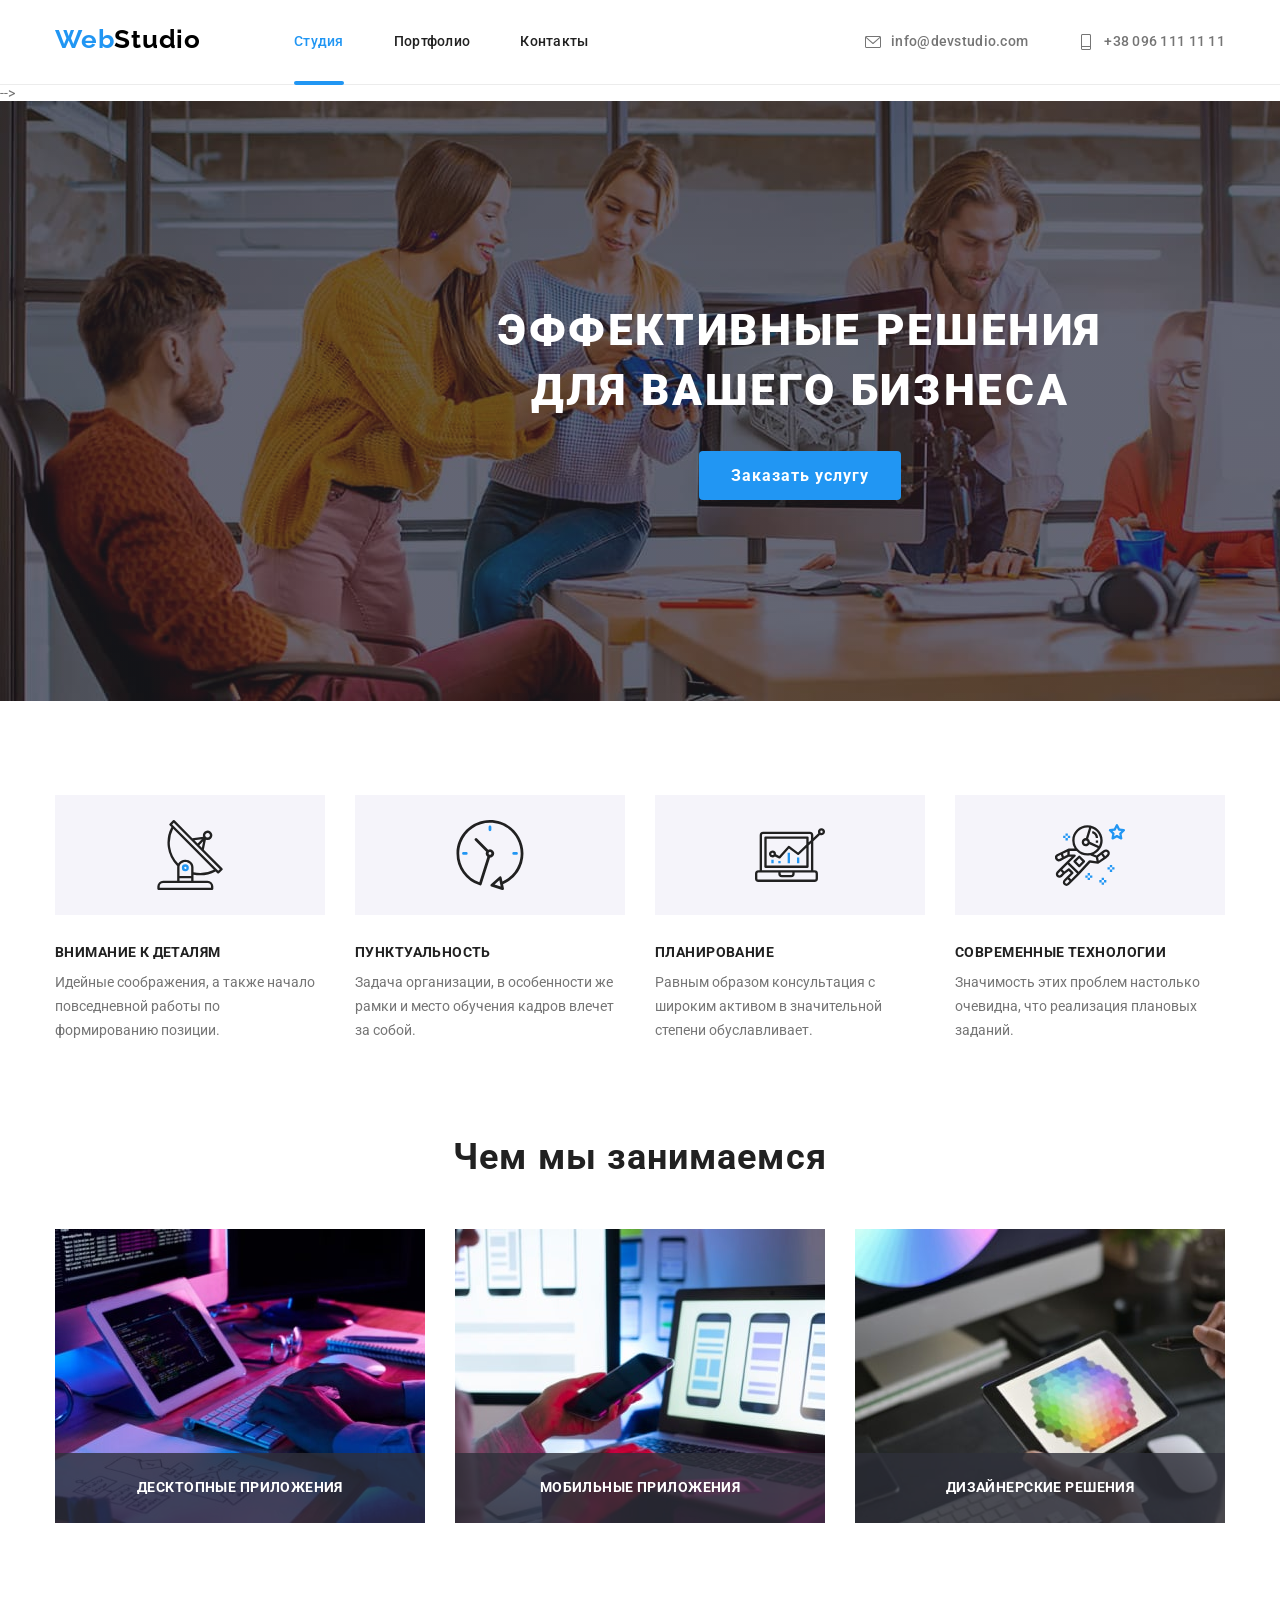
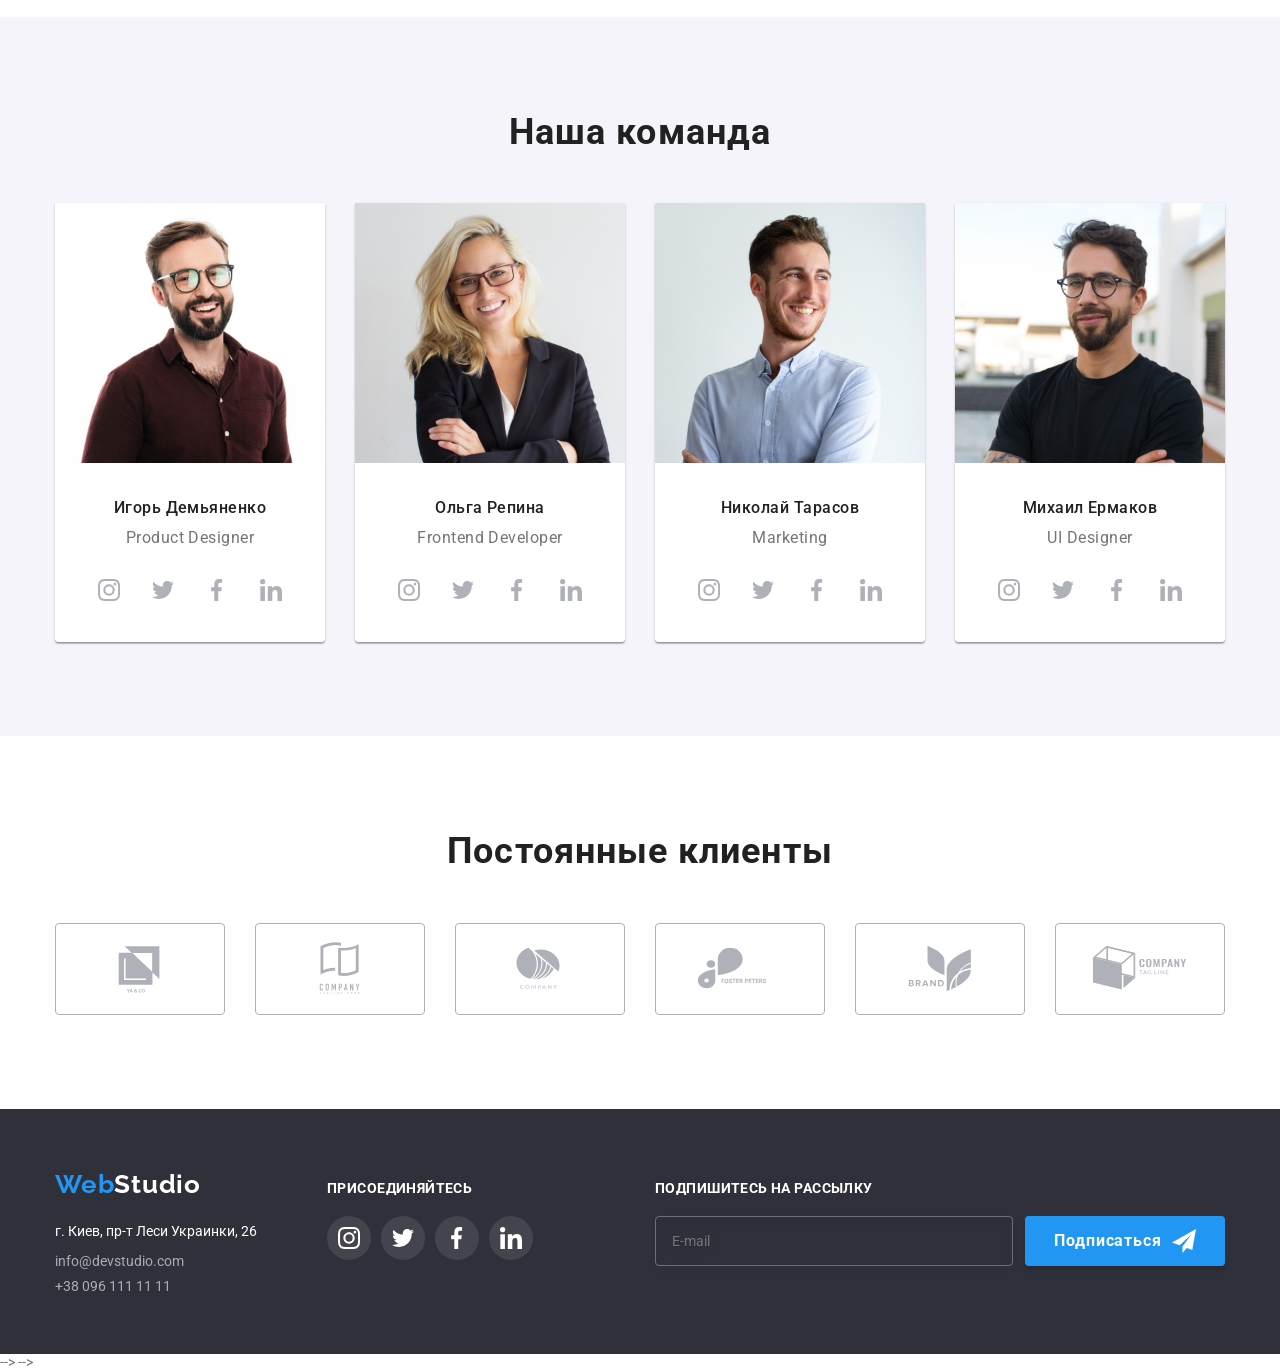
==== index.html @ b3a98d9c "finish maybe" ====
<!DOCTYPE html>
<html lang="ru">
<head>
   <meta charset="UTF-8">
   <meta http-equiv="X-UA-Compatible" content="IE=edge">
   <meta name="viewport" content="width=device-width, initial-scale=1.0">
   <title>Студия</title>
   <link href="https://fonts.googleapis.com/css2?family=Raleway:wght@700&family=Roboto:wght@400;500;700;900&display=swap"
      rel="stylesheet">
   <link rel="stylesheet" href="https://cdnjs.cloudflare.com/ajax/libs/modern-normalize/1.1.0/modern-normalize.min.css" />
   <link rel="stylesheet" href="./css/main.min.css">

</head> 
<body>
      <!-- ----------------------------------------------------Header -->
    <header class="header">
      <div class="container container--flex">
      <a href="./index.html" rel="noopener noreferrer" class="logo" lang="en">Web<span class="logo__primary">Studio</span></a>
      <nav class="nav">
         <ul class="nav__list">
            <li class="nav__item"><a class="nav__link nav__link--curent" href="./index.html">Студия</a></li>
            <li class="nav__item"><a class="nav__link" href="./portfolio.html">Портфолио</a></li>
            <li class="nav__item"><a class="nav__link" href="">Контакты</a></li>
         </ul>
      </nav>
         <ul class="contact">
            <li class="contact__item">
               <a class="contact__link" href="mailto:info@devstudio.com"><svg class="contact__icon">
                  <use href="./images/icons/icons-svg/icon.svg#icon-mail-icon" ></use>
               </svg>info@devstudio.com</a></li>
            <li class="contact__item">
               <a class="contact__link" href="tel:+380961111111"><svg class="contact__icon">
                  <use href="./images/icons/icons-svg/icon.svg#icon-phone-icon" ></use>
               </svg>+38 096 111 11 11</a>
            </li>
         </ul>
      </div>
   </header> -->
   <main>
      <!------------------------------------------------------ Hero -->
      <section class="section hero">
         <div class="container">
            <h1 class="hero__title">Эффективные решения для вашего бизнеса</h1>
            <button class="hero__button" type="button" data-modal-open>Заказать услугу</button>
         </div>
      </section>
      <!-- -----------------------------------------------Особенности -->
       <section class="features section">
         <div class="container">
            <h2 class="visually-hidden">Особенности</h2>
            <ul class="features__list">
               <li class="features__item">
                  <div class="features__box">
                     <svg class="features__icon">
                        <use href="./images/icons/features-icon/features-icon.svg#icon-antenna1"></use>
                     </svg>
                  </div>
                  <h3 class="features__caption">Внимание к деталям</h3>
                  <p class="features__text">Идейные соображения, а также начало повседневной работы по формированию позиции.</p>
               </li>
               <li class="features__item">
                  <div class="features__box">
                     <svg class="features__icon">
                        <use href="./images/icons/features-icon/features-icon.svg#icon-clock2"></use>
                     </svg>
                  </div>
                  <h3 class="features__caption">Пунктуальность</h3>
                  <p class="features__text">Задача организации, в особенности же рамки и место обучения кадров влечет за собой.</p>
               </li>
               <li class="features__item">
                  <div class="features__box">
                     <svg class="features__icon">
                        <use href="./images/icons/features-icon/features-icon.svg#icon-diagram3"></use>
                     </svg>
                  </div>
                  <h3 class="features__caption">Планирование</h3>
                  <p class="features__text">Равным образом консультация с широким активом в значительной степени обуславливает.</p>
               </li>
               <li class="features__item">
                  <div class="features__box">
                     <svg class="features__icon">
                        <use href="./images/icons/features-icon/features-icon.svg#icon-astronaut-4"></use>
                     </svg>
                  </div>
                  <h3 class="features__caption">Современные технологии</h3>
                  <p class="features__text">Значимость этих проблем настолько очевидна, что реализация плановых заданий.</p>
               </li>
            </ul>
         </div>
      </section>
      <!-- ---------------------------------------------Чем занимаемся-->
       <section class="work section"> 
         <div class="container">
            <h2 class="work__title title">Чем мы занимаемся</h2>
            <ul class="work__list">
               <li class="work__item">
                  <div class="overlay__box">
                     <p class="overlay__text">Десктопные приложения</p>
                  </div>
                  <picture>
                     <source 
                     srcset="./images/work/img-desktop@1x.jpg 1x, ./images/work/img-desktop@2x.jpg 2x"
                     media="(min-width:1200px)">
                     <img class="work__image" width="370" height="294" src="./images/work/img-desktop@1x.jpg" alt="кодирование">
                  </picture>
               </li>
               <li class="work__item">
                  <div class="overlay__box">
                     <p class="overlay__text">Мобильные приложения</p>
                  </div>
                  <picture>
                     <source srcset="./images/work/img1-desktop@1x.jpg 1x, ./images/work/img1-desktop@2x.jpg 2x" media="(min-width:1200px)">
                     <img class="work__image" width="370" height="294" src="./images/work/img1-desktop@1x.jpg" alt="сервис">
                  </picture>
               </li>
               <li class="work__item">
                  <div class="overlay__box">
                     <p class="overlay__text">Дизайнерские решения</p>
                  </div>
                  <picture>
                     <source srcset="./images/work/img2-desktop@1x.jpg 1x, ./images/work/img2-desktop@2x.jpg 2x" media="(min-width:1200px)">
                     <img class="work__image" width="370" height="294" src="./images/work/img2-desktop@1x.jpg" alt="дизайн">
                  </picture>
                  
               </li>
            </ul>
         </div>
      </section> 
      <!-- ---------------------------------------------Наша команда -->
      <section class="team">
         <div class="container">
            <h2 class="team__title title">Наша команда</h2>
            <ul class="team__list">
               <li class="team__item">
                  <picture>
                     <source srcset="./images/team/person1.jpg 1x, ./images/team/person1-desktop@2x.jpg 2x" media="(min-width:1200px)">
                     <source srcset="./images/team/person1-tablet@1x.jpg 1x, ./images/team/person1-tablet@2x.jpg 2x" media="(min-width:768px)">
                     <source srcset="./images/team/person1-mob@1x.jpg 1x, ./images/team/person1-mob@2x.jpg 2x" media="(min-width:480px)">
                     <img src="./images/team/person1.jpg" alt="персонал1" class="team__pictures">
                  </picture>
                  <div class="team-box">
                     <h3 class="team-box__caption">Игорь Демьяненко</h3>
                     <p class="team-box__text" lang="en">Product Designer</p>
                     <ul class="team-icon__list">
                        <li class="team-icon__item">
                           <a href="#" class="team-icon__link">
                              <svg class="team-icon__icon">
                                 <use href="./images/icons/icons-svg/icon.svg#icon-instagram-icon"></use>
                              </svg>
                           </a>
                        </li>
                        <li class="team-icon__item">
                           <a href="#" class="team-icon__link">
                              <svg class="team-icon__icon">
                                 <use href="./images/icons/icons-svg/icon.svg#icon-twitter-icon"></use>
                              </svg>
                           </a>
                        </li>
                        <li class="team-icon__item">
                           <a href="#" class="team-icon__link">
                              <svg class="team-icon__icon">
                                 <use href="./images/icons/icons-svg/icon.svg#icon-facebook-icon"></use>
                              </svg>
                           </a>
                        </li>
                        <li class="team-icon__item">
                           <a href="#" class="team-icon__link">
                              <svg class="team-icon__icon">
                                 <use href="./images/icons/icons-svg/icon.svg#icon-linkedin-icon"></use>
                              </svg>
                           </a>
                        </li>
                     </ul>
                  </div>
               </li>
               <li class="team__item">
                  <picture>
                     <source srcset="./images/team/person2.jpg 1x, ./images/team/person2-desktop@2x.jpg 2x" media="(min-width:1200px)">
                     <source srcset="./images/team/person2-tablet@1x.jpg 1x, ./images/team/person2-tablet@2x.jpg 2x" media="(min-width:768px)">
                     <source srcset="./images/team/person2-mob@1x.jpg 1x, ./images/team/person2-mob@2x.jpg 2x" media="(min-width:480px)">
                     <img src="./images/team/person2.jpg" alt="персонал1" class="team__pictures">
                  </picture>
                  <div class="team-box">
                     <h3 class="team-box__caption">Ольга Репина</h3>
                     <p class="team-box__text" lang="en">Frontend Developer</p>
                     <ul class="team-icon__list">
                        <li class="team-icon__item">
                           <a href="#" class="team-icon__link">
                              <svg class="team-icon__icon">
                                 <use href="./images/icons/icons-svg/icon.svg#icon-instagram-icon"></use>
                              </svg>
                           </a>
                        </li>
                        <li class="team-icon__item">
                           <a href="#" class="team-icon__link">
                              <svg class="team-icon__icon">
                                 <use href="./images/icons/icons-svg/icon.svg#icon-twitter-icon"></use>
                              </svg>
                           </a>
                        </li>
                        <li class="team-icon__item">
                           <a href="#" class="team-icon__link">
                              <svg class="team-icon__icon">
                                 <use href="./images/icons/icons-svg/icon.svg#icon-facebook-icon"></use>
                              </svg>
                           </a>
                        </li>
                        <li class="team-icon__item">
                           <a href="#" class="team-icon__link">
                              <svg class="team-icon__icon">
                                 <use href="./images/icons/icons-svg/icon.svg#icon-linkedin-icon"></use>
                              </svg>
                           </a>
                        </li>
                     </ul>
                  </div>
               </li>
               <li class="team__item">
                  <picture>
                     <source srcset="./images/team/person3.jpg 1x, ./images/team/person3-desktop@2x.jpg 2x" media="(min-width:1200px)">
                     <source srcset="./images/team/person3-tablet@1x.jpg 1x, ./images/team/person3-tablet@2x.jpg 2x" media="(min-width:768px)">
                     <source srcset="./images/team/person3-mob@1x.jpg 1x, ./images/team/person3-mob@2x.jpg 2x" media="(min-width:480px)">
                     <img src="./images/team/person3.jpg" alt="персонал1" class="team__pictures">
                  </picture>
                  <div class="team-box">
                     <h3 class="team-box__caption">Николай Тарасов</h3>
                     <p class="team-box__text" lang="en">Marketing</p>
                     <ul class="team-icon__list">
                        <li class="team-icon__item">
                           <a href="#" class="team-icon__link">
                              <svg class="team-icon__icon">
                                 <use href="./images/icons/icons-svg/icon.svg#icon-instagram-icon"></use>
                              </svg>
                           </a>
                        </li>
                        <li class="team-icon__item">
                           <a href="#" class="team-icon__link">
                              <svg class="team-icon__icon">
                                 <use href="./images/icons/icons-svg/icon.svg#icon-twitter-icon"></use>
                              </svg>
                           </a>
                        </li>
                        <li class="team-icon__item">
                           <a href="#" class="team-icon__link">
                              <svg class="team-icon__icon">
                                 <use href="./images/icons/icons-svg/icon.svg#icon-facebook-icon"></use>
                              </svg>
                           </a>
                        </li>
                        <li class="team-icon__item">
                           <a href="#" class="team-icon__link">
                              <svg class="team-icon__icon">
                                 <use href="./images/icons/icons-svg/icon.svg#icon-linkedin-icon"></use>
                              </svg>
                           </a>
                        </li>
                     </ul>
                   </div>
               </li>
               <li class="team__item">
                  <picture>
                     <source srcset="./images/team/person4.jpg 1x, ./images/team/person4-desktop@2x.jpg 2x" media="(min-width:1200px)">
                     <source srcset="./images/team/person4-tablet@1x.jpg 1x, ./images/team/person4-tablet@2x.jpg 2x"
                        media="(min-width:768px)">
                     <source srcset="./images/team/person4-mob@1x.jpg 1x, ./images/team/person4-mob@2x.jpg 2x" media="(min-width:480px)">
                     <img src="./images/team/person4.jpg" alt="персонал1" class="team__pictures">
                  </picture>
                  <div class="team-box">
                     <h3 class="team-box__caption">Михаил Ермаков</h3>
                     <p class="team-box__text" lang="en">UI Designer</p>
                     <ul class="team-icon__list">
                        <li class="team-icon__item">
                           <a href="#" class="team-icon__link">
                              <svg class="team-icon__icon">
                                 <use href="./images/icons/icons-svg/icon.svg#icon-instagram-icon"></use>
                              </svg>
                           </a>
                        </li>
                        <li class="team-icon__item">
                           <a href="#" class="team-icon__link">
                              <svg class="team-icon__icon">
                                 <use href="./images/icons/icons-svg/icon.svg#icon-twitter-icon"></use>
                              </svg>
                           </a>
                        </li>
                        <li class="team-icon__item">
                           <a href="#" class="team-icon__link">
                              <svg class="team-icon__icon">
                                 <use href="./images/icons/icons-svg/icon.svg#icon-facebook-icon"></use>
                              </svg>
                           </a>
                        </li>
                        <li class="team-icon__item">
                           <a href="#" class="team-icon__link">
                              <svg class="team-icon__icon">
                                 <use href="./images/icons/icons-svg/icon.svg#icon-linkedin-icon"></use>
                              </svg>
                           </a>
                        </li>
                     </ul>
                  </div>
               </li>
            </ul>
         </div>
      </section>
      <!-- -----------------------------------------------Наши партнеры -->
      <section class="section">
         <div class="container">
            <h2 class="client__title title">Постоянные клиенты</h2>
            <ul class="client__list">
               <li class="client__item">
                  <a href="#" class="client__link">
                     <svg class="client__logo">
                        <use href="./images/icons/logo/logo-defs.svg#icon-logo1" ></use>
                     </svg>   
                  </a>
               </li>
               <li class="client__item">
                  <a href="#" class="client__link">
                     <svg class="client__logo">
                        <use href="./images/icons/logo/logo-defs.svg#icon-logo2"></use>
                     </svg>
                  </a>
               </li>
               <li class="client__item">
                  <a href="#" class="client__link">
                     <svg class="client__logo">
                        <use href="./images/icons/logo/logo-defs.svg#icon-logo3"></use>
                     </svg>
                  </a>
               </li>
               <li class="client__item">
                  <a href="#" class="client__link">
                     <svg class="client__logo">
                        <use href="./images/icons/logo/logo-defs.svg#icon-logo4"></use>
                     </svg>
                  </a>
               </li>
               <li class="client__item">
                  <a href="#" class="client__link">
                     <svg class="client__logo">
                        <use href="./images/icons/logo/logo-defs.svg#icon-logo5"></use>
                     </svg>
                  </a>
               </li>
               <li class="client__item">
                  <a href="#" class="client__link">
                     <svg class="client__logo">
                        <use href="./images/icons/logo/logo-defs.svg#icon-logo6"></use>
                     </svg>
                  </a>
               </li>
            </ul>
         </div>
      </section>
   </main>
   <!-------------------------------------------------------Footer -->
    <footer class="footer">
      <div class="container footer--container">
        <div class="logo_container">
         <a href="./index.html" rel="noopener noreferrer" class="logo" lang="en">Web<span
            class="logo__secondary">Studio</span></a>
         <address class="address">
            <p class="address__destination">г. Киев, пр-т Леси Украинки, 26</p>
            <ul class="address__list">
               <li class="address__item"><a class="address__contact" href="mailto:info@devstudio.com">info@devstudio.com</a></li>
               <li class="address__item"><a class="address__contact" href="tel:+380961111111">+38 096 111 11 11</a></li>
            </ul>
         </address>
        </div>
        <div class="join__container">
           <p class="join__title">
            присоединяйтесь
           </p>
           <ul class="join__list">
              <li class="join__items">
                 <a href="#" class="join__link"> 
                  <svg class="join__icon">
                     <use href="./images/icons/icons-svg/icon.svg#icon-instagram-icon"></use>
                  </svg>
                 </a>
               </li>
              <li class="join__items">
                 <a href="#" class="join__link">
                 <svg class="join__icon">
                    <use href="./images/icons/icons-svg/icon.svg#icon-twitter-icon" ></use>
                 </svg>   
                  </a>
               </li>
              <li class="join__items">
                 <a href="#" class="join__link">
                  <svg class="join__icon">
                     <use href="./images/icons/icons-svg/icon.svg#icon-facebook-icon" ></use>
                  </svg>                 
                 </a>
               </li>
              <li class="join__items">
                 <a href="#" class="join__link">
                  <svg class="join__icon">
                     <use href="./images/icons/icons-svg/icon.svg#icon-linkedin-icon" ></use>
                  </svg>                     
                 </a>
               </li>
           </ul>
        </div>
        <div class="sign-up__container">
           <form action="" class="sign-up__form" >
              <div class="sign-up__box">
                  <label for="sign-up-mail" class="sign-up__label">Подпишитесь на рассылку</label>
                  <input type="email" name="sign-up-mail" id="sign-up-mail" class="sign-up__input" placeholder="E-mail">
               </div>
               <div class="button">
                  <button type="submit" class="button__sign-up">Подписаться<svg class="button__icon">
                        <use href="./images/icons/modal-icon/modals.svg#icon-sign-up"></use>
                     </svg></button>
               </div>
            </form>
              
        </div>
      </div>
   </footer> -->
            <div class="backdrop is-hidden" data-modal>
               <div class="modal">
                  <button class="close" data-modal-close>
                     <svg class="close__button">
                        <use href="./images/icons/modal-icon/modals.svg#icon-close-black"></use>
                     </svg>
                  </button>
                  <p class="modal__title">Оставьте свои данные, мы вам перезвоним</p>
                  <form action="" class="form" autocomplete="on">
                     <div class="form__container">
                        <div class="form__box">
                           <label for="user-name" class="form__label">Имя</label>
                           <div class="form__icon-box">
                              <input type="text" name="user-name" id="user-name" class="form__input">
                              <svg class="form__icon-svg">
                                 <use href="./images/icons/modal-icon/modals.svg#icon-name"></use>
                              </svg>
                           </div>
                        </div>
                        <div class="form__box">
                           <label for="user-tel" class="form__label">Телефон</label>
                           <div class="form__icon-box">
                              <input type="tel" name="user-tel" id="user-tel" class="form__input">
                              <svg class="form__icon-svg">
                                 <use href="./images/icons/modal-icon/modals.svg#icon-tel"></use>
                              </svg>
                           </div>
                        </div>
                        <div class="form__box">
                           <label for="user-mail" class="form__label">Почта</label>
                           <div class="form__icon-box">
                              <input type="mail" name="user-mail" id="user-mail" class="form__input">
                              <svg class="form__icon-svg">
                                 <use href="./images/icons/modal-icon/modals.svg#icon-mail"></use>
                              </svg>
                           </div>
                        </div>
                        <div class="form__box">
                           <label for="user-comment" class="form__label">Комментарий</label>
                           <textarea name="user-comment" id="user-comment" cols="30" rows="10" placeholder="Введите текст"
                              class="form__comment"></textarea>
                        </div>
                        <div class="form__checkbox">
                           <input type="checkbox" name="user-policy" id="user-policy" class="form__input-policy visually-hidden">
                           <label for="user-policy" class="form__policy-text"><span class="form__border-checkbox">
                                 <svg class="form__icon-check" width="16" height="15">
                                    <use href="./images/icons/checkbox/checkbox-icon.svg#icon-check"></use>
                                 </svg>
                              </span>
                              Соглашаюсь с рассылкой и принимаю
                              <a href="#" class="form__policy-link">Условия договора</a>
                           </label>
                        </div>
                     </div>
                  </form> 
                  <button type="submit" class="button-submit">Отправить</button>
               </div>
            </div> -->

   <script src="./js/modal.js"></script>
 </body>
</html>
---- css/main.min.css ----
:root{--primary-text-color: #757575;--title-text-color: #212121;--accent-color: #2196f3;--primary-white-color: #ffffff;--button-bgc-color: #f5f4fa;--header-bgc-color: #2f303a;--team-bgc-color: #f5f4fa;--footer-contact-color: rgba(255, 255, 255, 0.6);--header-border-color: #ececec;--content-border-color: #eeeeee;--features-icon-background: #f5f4fa;--features-icon-color: #212121;--footer-icon-background: #43444d;--team-icon-color: #afb1b8;--client-border-color: #afb1b8;--client-logo-color: #afb1b8;--logo-primary-color: #000000;--overflow-bgc-color: rgba(33, 150, 243, 0.9);--timing-function: cubic-bezier(0.4, 0, 0.2, 1);--time: 250ms;--work-overlay-bgc-color: rgba(47, 48, 58, 0.8);--modal-title-color: #212121;--modal-icon-input-color: #212121;--modal-text-color: #757575;--modal-comment-placeholder: rgba(117, 117, 117, 0.5);--modal-policy-link: #2196f3;--modal-button-submit-color: #ffffff;--modal-checkbox-border-color: #212121;--main-font: Roboto, sans-serif;--second-font: Raleway, sans-serif;--gap: 30px}li{list-style:none}img{display:block;max-width:100%;height:auto}h1,h2,h3,h4,h5,h6,p,ul{margin:0;padding:0}ul{display:inline-block;padding-left:0}input:-webkit-autofill,input:-webkit-autofill:hover,input:-webkit-autofill:focus,input:-webkit-autofill:active{transition:background-color 5000s ease-in-out 0s;-webkit-box-shadow:0 0 0px 1000px #fff inset}.visually-hidden{position:absolute;width:1px;height:1px;margin:-1px;border:0;padding:0;white-space:nowrap;clip-path:inset(100%);clip:rect(0 0 0 0);overflow:hidden}body{background-color:var(--primary-white-color);color:var(--primary-text-color);font-family:Roboto, sans-serif;font-size:14px}.title{font-weight:700;font-size:28px;line-height:1.17;letter-spacing:0.03em;color:var(--title-text-color);text-align:center}@media screen and (min-width: 1200px){.title{font-size:36px}}.container{min-width:200px;margin:0 auto;padding-left:15px;padding-right:15px;padding-top:0;padding-bottom:0}.hero .container{width:360px;padding:0;text-align:center}@media screen and (min-width: 1200px){.hero .container{width:696px}}@media screen and (min-width: 480px){.container{width:450px}}@media screen and (min-width: 768px){.container{width:768px}}@media screen and (min-width: 1200px){.container{width:1200px}}.section{padding-top:60px;padding-bottom:60px}@media screen and (min-width: 1200px){.section{padding-top:94px;padding-bottom:94px}}.section.hero{padding:0}.header{border-bottom:1px solid var(--header-border-color)}.container--flex{display:flex}.logo{display:block;padding-top:24px;padding-bottom:24px;font-family:Raleway;font-size:26px;font-weight:700;line-height:1.2;letter-spacing:.03em;color:var(--accent-color);text-decoration:none}.logo__primary{font-family:Raleway;font-size:26px;font-weight:700;line-height:1.2;letter-spacing:.03em;color:var(--logo-primary-color)}.logo__secondary{font-family:Raleway;font-size:26px;font-weight:700;line-height:1.2;letter-spacing:.03em;color:var(--primary-white-color)}.logo_container .logo{padding:0;margin-bottom:20px}.nav{margin-left:93px}.nav__list{display:flex}.nav__list .nav__item+.nav__item{margin-left:50px;flex-basis:calc(100% /  - )}.nav__link{position:relative;display:block;padding-top:32px;padding-bottom:32px;font-family:Roboto;font-size:14px;font-weight:500;line-height:1.4;letter-spacing:.02em;color:var(--title-text-color);text-decoration:none;transition-property:color;transition-duration:var(--time);transition-timing-function:var(--timing-function)}.nav__link:hover,.nav__link:focus{color:var(--accent-color)}.nav__link--curent{color:var(--accent-color)}.nav__link--curent::after{content:' ';width:100%;height:4px;position:absolute;bottom:-1px;left:0;background-color:var(--accent-color);border-radius:2px}.contact__link{display:flex;align-items:center;padding-top:32px;padding-bottom:32px;font-family:Roboto;font-size:14px;font-weight:500;line-height:1.4;letter-spacing:.02em;color:var(--primary-text-color);text-decoration:none;transition-property:color;transition-duration:var(--time);transition-timing-function:var(--timing-function)}.contact__link:hover,.contact__link:focus{color:var(--accent-color)}.contact{display:flex;margin-left:auto}.contact .contact__item+.contact__item{margin-left:50px;flex-basis:calc(100% /  - )}.contact__item{display:flex;align-items:center}.contact__icon{width:16px;height:16px;margin-right:10px;fill:currentColor}.hero{width:100%;margin-left:auto;margin-right:auto;display:flex;align-items:center;height:400px;background-image:linear-gradient(to right, rgba(47,48,58,0.4), rgba(47,48,58,0.4)),url("../images/background/background-mob@1x.jpg");background-position:center;background-repeat:no-repeat;background-size:cover;background-color:var(--header-bgc-color)}@media screen and (min-width: 480px){.hero{width:480px}}@media screen and (min-width: 480px) and (min-device-pixel-ratio: 2), screen and (min-width: 480px) and (min-resolution: 192dpi), screen and (min-width: 480px) and (min-resolution: 2dppx){.hero{background-image:linear-gradient(to right, rgba(47,48,58,0.4), rgba(47,48,58,0.4)),url("../images/background/background-mob@2x.jpg")}}@media screen and (min-width: 768px){.hero{width:768px;background-image:linear-gradient(to right, rgba(47,48,58,0.4), rgba(47,48,58,0.4)),url("../images/background/background-tablet@1x.jpg")}}@media screen and (min-width: 768px) and (min-device-pixel-ratio: 2), screen and (min-width: 768px) and (min-resolution: 192dpi), screen and (min-width: 768px) and (min-resolution: 2dppx){.hero{background-image:linear-gradient(to right, rgba(47,48,58,0.4), rgba(47,48,58,0.4)),url("../images/background/background-tablet@2x.jpg")}}@media screen and (min-width: 1200px){.hero{min-width:1600px;height:600px;background-image:linear-gradient(to right, rgba(47,48,58,0.4), rgba(47,48,58,0.4)),url("../images/background/background-desktop@1x.jpg")}}@media screen and (min-width: 1200px) and (min-device-pixel-ratio: 2), screen and (min-width: 1200px) and (min-resolution: 192dpi), screen and (min-width: 1200px) and (min-resolution: 2dppx){.hero{background-image:linear-gradient(to right, rgba(47,48,58,0.4), rgba(47,48,58,0.4)),url("../images/background/background-desktop@2x.jpg")}}.hero__title{margin-bottom:30px;font-family:Roboto;font-size:26px;font-weight:900;line-height:1.62;letter-spacing:.06em;color:var(--primary-white-color);text-transform:uppercase}@media screen and (min-width: 1200px){.hero__title{font-size:44px;line-height:1.36}}.hero__button{padding:10px 32px;background-color:var(--accent-color);border-style:none;cursor:pointer;border-radius:4px;font-family:Roboto;font-size:16px;font-weight:700;line-height:1.87;letter-spacing:.06em;color:var(--primary-white-color)}@media screen and (min-width: 768px){.features__list{width:768px;display:flex;flex-wrap:wrap;margin-left:-30px;margin-bottom:-30px}}@media screen and (min-width: 1200px){.features__list{width:1200px;margin-bottom:0}}@media screen and (max-width: 767px){.features__item:not(:last-child){margin-bottom:30px}}@media screen and (min-width: 768px){.features__item{flex-basis:calc(100% / 2 - 30px);margin-left:30px;margin-bottom:30px}}@media screen and (min-width: 1200px){.features__item{flex-basis:calc(100% / 4 - 30px);margin-bottom:0}}.features__caption{margin-bottom:10px;text-align:center;font-family:Roboto;font-size:14px;font-weight:700;line-height:1.14;letter-spacing:.03em;color:var(--title-text-color);text-transform:uppercase}@media screen and (min-width: 768px){.features__caption{text-align:left}}.features__text{line-height:1.71}.features__box{display:flex;justify-content:center;align-items:center;margin-bottom:30px;height:120px;color:var(--features-icon-color);background-color:var(--features-icon-background)}@media screen and (min-widht: 480px){.features__box{width:450px}}@media screen and (min-widht: 768px){.features__box{width:354px}}@media screen and (min-widht: 1200px){.features__box{width:270px}}.features__icon{width:70px;height:70px;fill:currentColor}.work__title{margin-bottom:50px}@media screen and (max-width: 1199px){.work{display:none}}@media screen and (min-width: 1200px){.work{padding-top:0}}.work__list{display:flex;justify-content:space-between;margin-left:-30px}.work__item{position:relative;margin-left:30px;flex-basis:calc((100% - 60px) / 3)}.overlay__box{display:flex;justify-content:center;align-items:center;position:absolute;width:100%;height:70px;bottom:0;left:0;background-color:var(--work-overlay-bgc-color)}.overlay__text{font-family:Roboto;font-size:14px;font-weight:700;line-height:1.14;letter-spacing:.03em;color:var(--primary-white-color);text-transform:uppercase}.team{background-color:var(--team-bgc-color);padding-top:60px;padding-bottom:60px}@media screen and (min-width: 1200px){.team{padding-top:94px;padding-bottom:94px}}.team__title{margin-bottom:30px}@media screen and (min-width: 1200px){.team__title{margin-bottom:50px}}.team-box__caption{font-family:Roboto;font-size:16px;font-weight:500;line-height:1.87;letter-spacing:.03em;color:var(--title-text-color)}.team-box__text{font-family:Roboto;font-size:16px;font-weight:400;line-height:1.87;letter-spacing:.03em;color:var(--primary-text-color);margin-bottom:16px}@media screen and (min-width: 768px){.team__list{width:768px;display:flex;flex-wrap:wrap;margin-left:-30px;margin-bottom:-30px}}@media screen and (min-width: 1200px){.team__list{width:1200px;margin-bottom:0}}.team__item{box-shadow:0px 1px 3px rgba(0,0,0,0.12),0px 1px 1px rgba(0,0,0,0.14),0px 2px 1px rgba(0,0,0,0.2);border-radius:0px 0px 4px 4px}@media screen and (max-width: 767px){.team__item:not(:last-child){margin-bottom:30px}}@media screen and (min-width: 768px){.team__item{flex-basis:calc(100% / 2 - 30px);margin-left:30px;margin-bottom:30px}}@media screen and (min-width: 1200px){.team__item{flex-basis:calc(100% / 4 - 30px);margin-bottom:0}}@media screen and (min-width: 480px){.team__pictures{width:450px;height:460px}}@media screen and (min-width: 768px){.team__pictures{width:354px;height:374px}}@media screen and (min-width: 1200px){.team__pictures{width:270px;height:260px}}.team-box{background-color:var(--primary-white-color);padding:30px 32px;text-align:center;border-radius:0px 0px 4px 4px}.team-icon__list{display:flex;margin-left:-10px}.team-icon__item{margin-left:10px;flex-basis:calc((100% - 30px) / 4)}.team-icon__link{display:flex;justify-content:center;align-items:center;width:44px;height:44px;color:var(--team-icon-color);transition-property:color,background-color,border-radius;transition-duration:var(--time);transition-timing-function:var(--timing-function)}.team-icon__link:hover,.team-icon__link:focus{color:var(--primary-white-color);background-color:var(--accent-color);border-radius:50%}.team-icon__icon{width:22px;height:22px;fill:currentColor}.client__title{margin-bottom:50px}.client__list{display:flex;flex-wrap:wrap;margin-left:-30px;margin-bottom:-30px}@media screen and (min-width: 1200px){.client__list{margin-bottom:0}}.client__item{margin-left:30px;margin-bottom:30px;flex-basis:calc(100% / 2 - 30px)}@media screen and (min-width: 768px){.client__item{flex-basis:calc(100% / 3 - 30px)}}@media screen and (min-width: 1200px){.client__item{flex-basis:calc(100% / 6 - 30px);margin-bottom:0}}.client__link{display:flex;justify-content:center;align-items:center;height:92px;color:var(--client-logo-color);border:1px solid var(--client-border-color);border-radius:4px;transition-property:color,border-color;transition-duration:var(--time);transition-timing-function:var(--timing-function)}.client__link:hover,.client__link:focus{color:var(--accent-color);border-color:var(--accent-color)}.client__logo{width:106px;height:60px;fill:currentColor}.overlay{position:absolute;width:100%;height:100%;top:0;left:0;padding:63px 24px;background-color:var(--overflow-bgc-color);transform:translateY(101%);transition-property:transform;transition-duration:var(--time);transition-timing-function:var(--timing-function)}.card__link:hover .overlay,.card__link:focus .overlay{transform:translateY(0)}.overlay__caption{font-family:Roboto;font-size:18px;font-weight:400;line-height:1.56;letter-spacing:.03em;color:var(--primary-white-color)}.content__button{display:inline-block;padding:6px 22px;background-color:var(--button-bgc-color);border-style:none;border-radius:4px;cursor:pointer;font-family:Roboto;font-size:16px;font-weight:500;line-height:1.62;letter-spacing:.03em;color:var(--title-text-color);transition-property:color,background-color,box-shadow;transition-duration:var(--time);transition-timing-function:var(--timing-function)}.content__button.curent{color:var(--primary-white-color);background-color:var(--accent-color)}.content__button:hover,.content__button:focus{color:var(--primary-white-color);background-color:var(--accent-color);box-shadow:0px 3px 1px rgba(0,0,0,0.1),0px 1px 2px rgba(0,0,0,0.08),0px 2px 2px rgba(0,0,0,0.12)}.content__list{display:flex;justify-content:center;margin-left:-8px;margin-bottom:50px}.content__items{margin-left:8px}.card__list{display:flex;flex-wrap:wrap;margin-right:-30px;margin-bottom:-30px}.card__items{margin-right:var(--gap);margin-bottom:var(--gap);flex-basis:calc(100% / 3 - var(--gap))}.card__body{position:relative;overflow:hidden}.card__link{text-decoration:none;display:block;transition:box-shadow 250ms var(--timing-function)}.card__link:hover,.card__link:focus{box-shadow:0px 1px 1px rgba(0,0,0,0.12),0px 4px 4px rgba(0,0,0,0.06),1px 4px 6px rgba(0,0,0,0.16)}.card-block__text{color:var(--primary-text-color);font-size:16px;line-height:1.87}.card-block__title{color:var(--title-text-color);font-size:18px;line-height:2;font-weight:700;letter-spacing:0.06em}.card-block{padding:20px 24px;border:1px solid var(--content-border-color);border-top:0}.footer{background-color:var(--header-bgc-color);padding:60px 0}.footer--container{display:flex;align-items:baseline}.address__item:not(:last-child){margin-bottom:9px}.address__contact{font-style:normal;color:var(--footer-contact-color);transition:color 250ms var(--timing-function);text-decoration:none}.address__contact:hover,.address__contact:focus{color:var(--accent-color)}.address__destination{display:block;margin-bottom:9px;color:var(--primary-white-color);line-height:1.71;font-style:normal}.join__container{margin-left:70px}.join__title{font-family:Roboto;font-size:14px;font-weight:700;line-height:1.2;letter-spacing:.03em;color:var(--primary-white-color);text-transform:uppercase;margin-bottom:20px}.join__list{display:flex;margin-left:-10px}.join__items{margin-left:10px;flex-basis:calc((100% - 30px) / 4)}.join__link{display:inline-flex;justify-content:center;align-items:center;width:44px;height:44px;border-radius:50%;background-color:var(--footer-icon-background);color:var(--primary-white-color);transition-property:color,background-color;transition-duration:var(--time);transition-timing-function:var(--timing-function)}.join__link:hover,.join__link:focus{color:var(--primary-white-color);background-color:var(--accent-color)}.join__icon{width:22px;height:22px;fill:currentColor}.sign-up__container{margin-left:auto;display:flex;align-items:flex-end}.sign-up__label{margin-bottom:20px;font-family:Roboto;font-size:14px;font-weight:700;line-height:1.15;letter-spacing:.03em;color:var(--primary-white-color);text-transform:uppercase}.sign-up__input{width:358px;height:50px;padding-left:16px;border:1px solid rgba(255,255,255,0.3);filter:drop-shadow(0px 4px 4px rgba(0,0,0,0.15));border-radius:4px;background-color:transparent;color:var(--primary-white-color)}.sign-up__box{display:flex;flex-direction:column}.sign-up__form{display:flex;align-items:flex-end}.button{margin-left:12px;width:200px;height:50px;color:#ececec}.button__sign-up{width:100%;height:100%;display:flex;justify-content:center;align-items:center;box-shadow:0px 4px 4px rgba(0,0,0,0.15);background-color:var(--accent-color);border-radius:4px;border:none;cursor:pointer;text-align:center;font-family:Roboto;font-size:16px;font-weight:700;line-height:1.87;letter-spacing:.06em;color:var(--primary-white-color)}.button__icon{margin-left:10px;width:24px;height:24px;fill:currentColor}.backdrop{position:fixed;top:0;left:0;width:100%;height:100%;margin:0 auto;background-color:rgba(0,0,0,0.2);opacity:1;visibility:visible;transition-property:bopacity,visibility;transition-duration:var(--time);transition-timing-function:var(--timing-function)}.is-hidden{opacity:0;visibility:hidden;pointer-events:none}.modal{position:fixed;top:50%;left:50%;transform:translate(-50%, -50%);padding:40px;min-width:528px;min-height:581px;background-color:#fff;border-radius:4px;box-shadow:0px 1px 3px rgba(0,0,0,0.12),0px 1px 1px rgba(0,0,0,0.14),0px 2px 1px rgba(0,0,0,0.2)}.modal__title{margin-bottom:12px;font-weight:700;font-size:20px;line-height:1.15;letter-spacing:0.03em;color:var(--modal-title-color)}.form__container{margin:0;padding:0}.form__container :nth-child(4){margin-bottom:20px}.form__box{width:100%;margin-bottom:10px}.form__input{padding-left:42px;width:100%;height:40px;border-radius:4px;border:1px solid rgba(33,33,33,0.2);outline:none;transition-property:border-color;transition-duration:var(--time);transition-timing-function:var(--timing-function)}.form__input:focus{border-color:var(--accent-color)}.form__input:focus+.form__icon-svg{fill:var(--accent-color)}.form__label{display:block;padding-bottom:4px;font-weight:normal;font-size:12px;line-height:1.16;letter-spacing:0.01em;color:var(--modal-text-color)}.form__comment{padding:12px 16px;width:100%;height:120px;border:1px solid rgba(33,33,33,0.2);border-radius:4px;resize:none;outline:none;transition-property:border-color;transition-duration:var(--time);transition-timing-function:var(--timing-function)}.form__comment:focus{border-color:var(--accent-color)}.form__icon-box{position:relative;width:100%;color:var(--modal-icon-input-color)}.form__icon-svg{position:absolute;top:50%;left:15px;transform:translateY(-50%);width:13px;height:13px;fill:currentColor;transition-property:fill;transition-duration:var(--time);transition-timing-function:var(--timing-function)}.form__checkbox{margin-bottom:30px}.form__policy-text{display:flex;justify-content:center;align-items:center;height:15px;font-size:14px;line-height:1.71;letter-spacing:0.03em}.form__input-policy{cursor:pointer}.form__border-checkbox{display:flex;justify-content:center;align-items:center;width:16px;height:15px;border:2px solid var(--modal-checkbox-border-color);border-radius:2px;margin-right:8px;transition-property:background-color,border-color;transition-duration:var(--time);transition-timing-function:var(--timing-function)}.form__input-policy:focus+.form__policy-text .form__border-checkbox,.form__input-policy:hover+.form__policy-text .form__border-checkbox{border-color:#2196f3}.form__input-policy:checked+.form__policy-text .form__border-checkbox{background-color:var(--accent-color);border:none}.form__icon-check{fill:transparent}.form__input-policy:checked:focus+.form__policy-text .form__icon-check{fill:var(--primary-white-color)}.form__policy-link{color:var(--modal-policy-link);text-decoration:underline;font-size:14px;line-height:1.71;letter-spacing:0.03em;text-decoration-skip-ink:none;margin-left:3px}.button-submit{position:absolute;left:50%;bottom:40px;transform:translateX(-50%);width:200px;height:50px;background-color:var(--accent-color);color:var(--modal-button-submit-color);box-shadow:0px 4px 4px rgba(0,0,0,0.15);border-radius:4px;border:none;font-weight:700;font-size:16px;line-height:1.87;letter-spacing:0.06em;cursor:pointer}.close{position:absolute;right:8px;top:8px;width:30px;height:30px;border-radius:50%;background:#ffffff;border:1px solid rgba(0,0,0,0.1);cursor:pointer;transition-property:color;transition-duration:var(--time);transition-timing-function:var(--timing-function)}.close:hover,.close:focus{color:var(--accent-color)}.close__button{width:100%;height:100%;fill:currentColor}
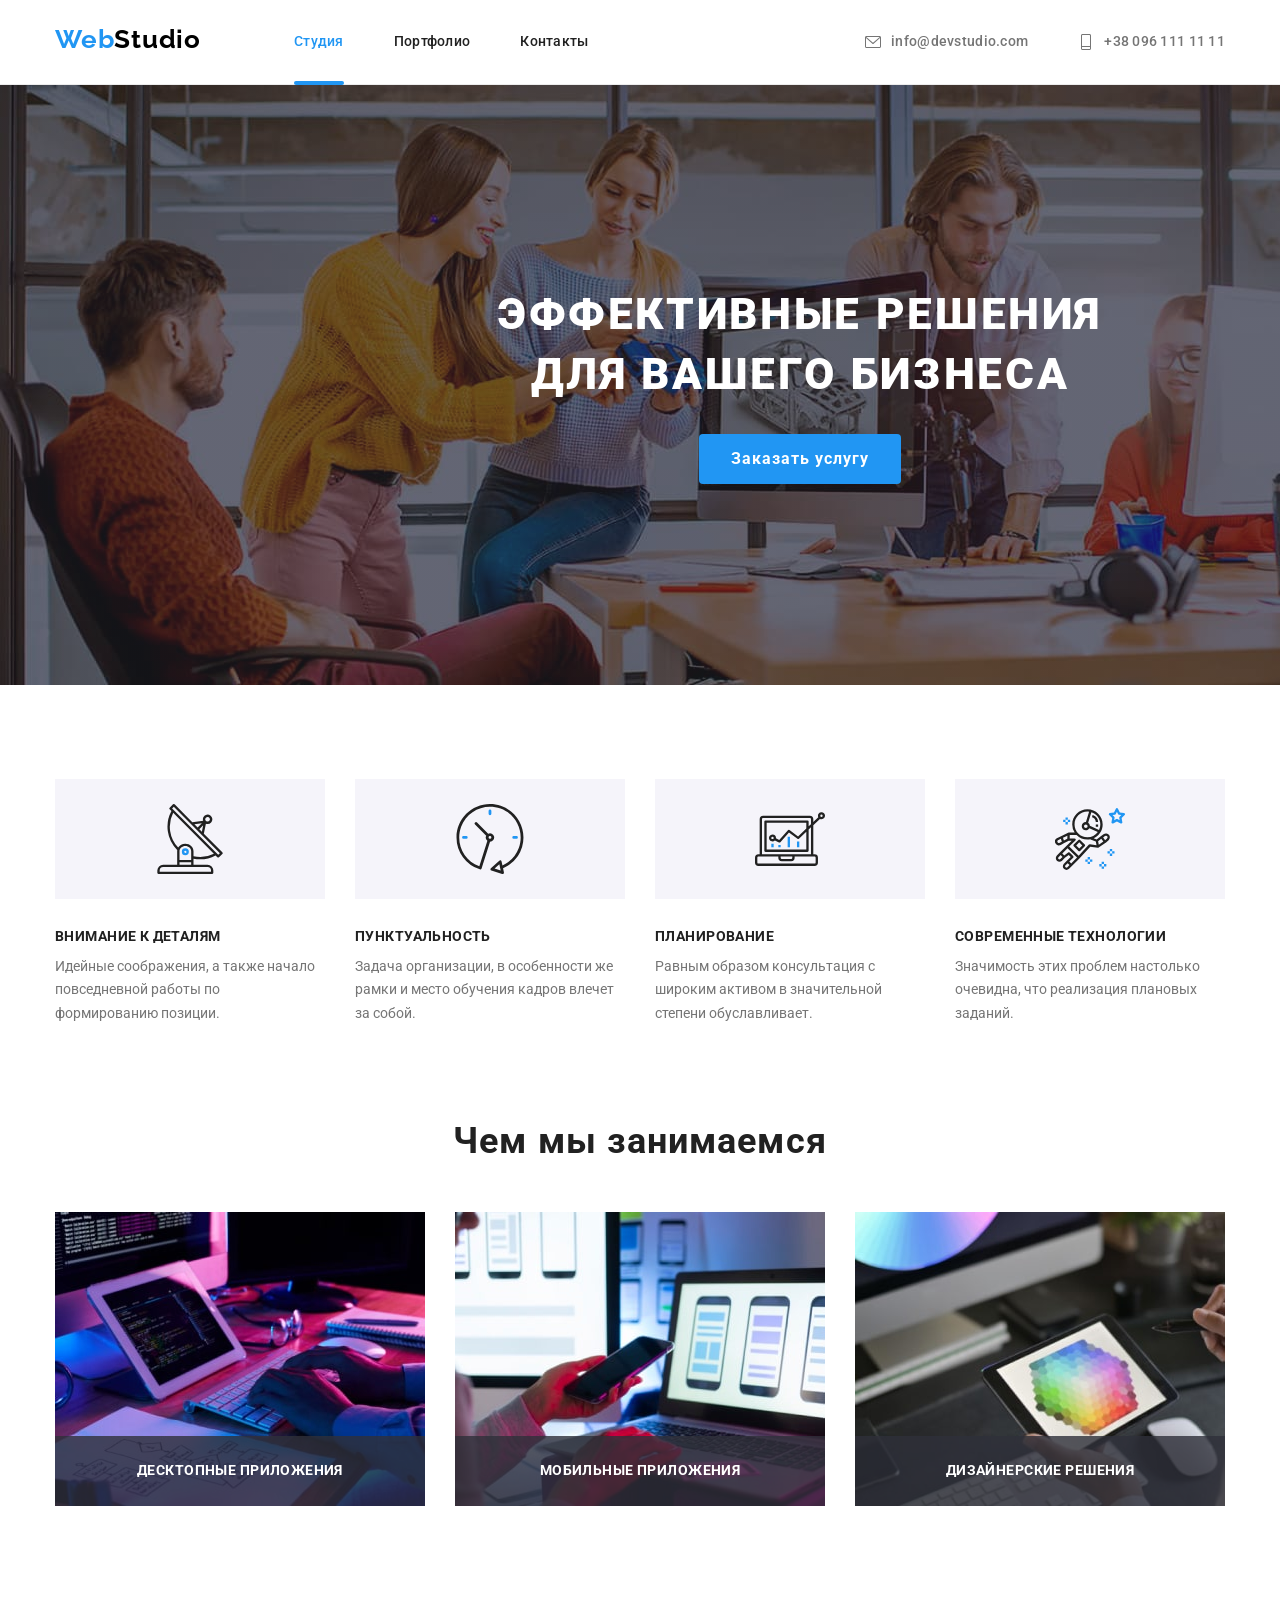
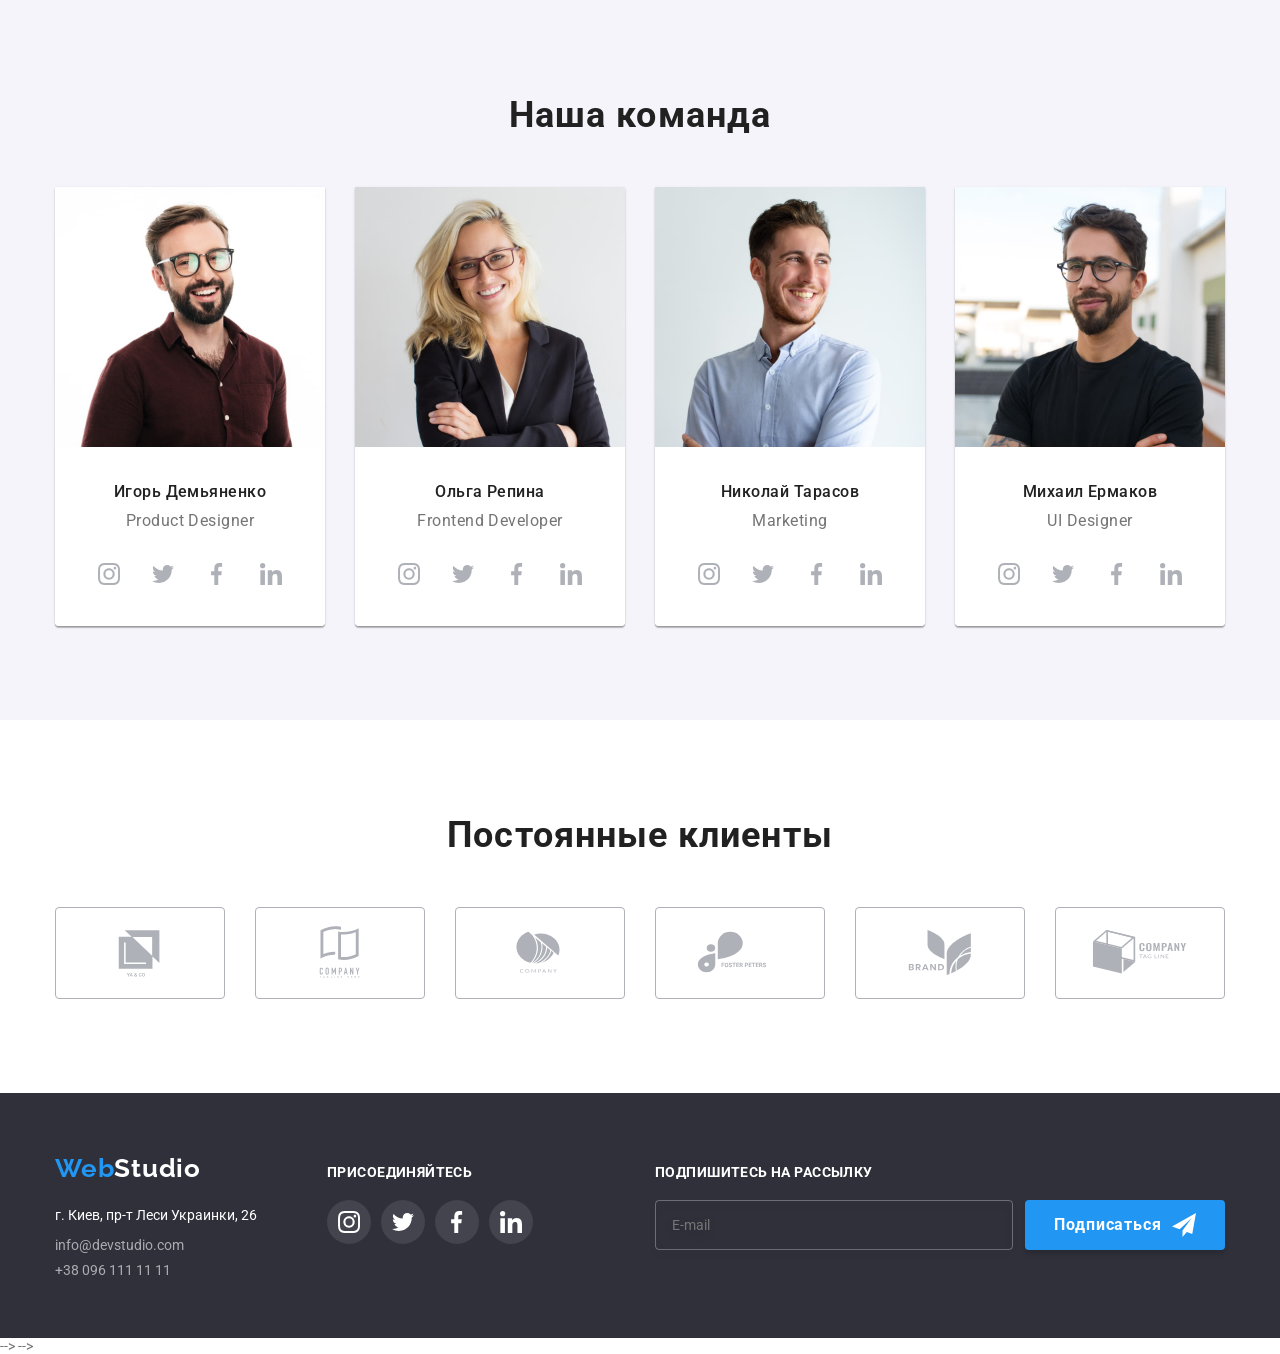
==== commit 8c98833b: "finish work" ====
--- a/index.html
+++ b/index.html
@@ -35,7 +35,7 @@
             </li>
          </ul>
       </div>
-   </header> -->
+   </header>
    <main>
       <!------------------------------------------------------ Hero -->
       <section class="section hero">
